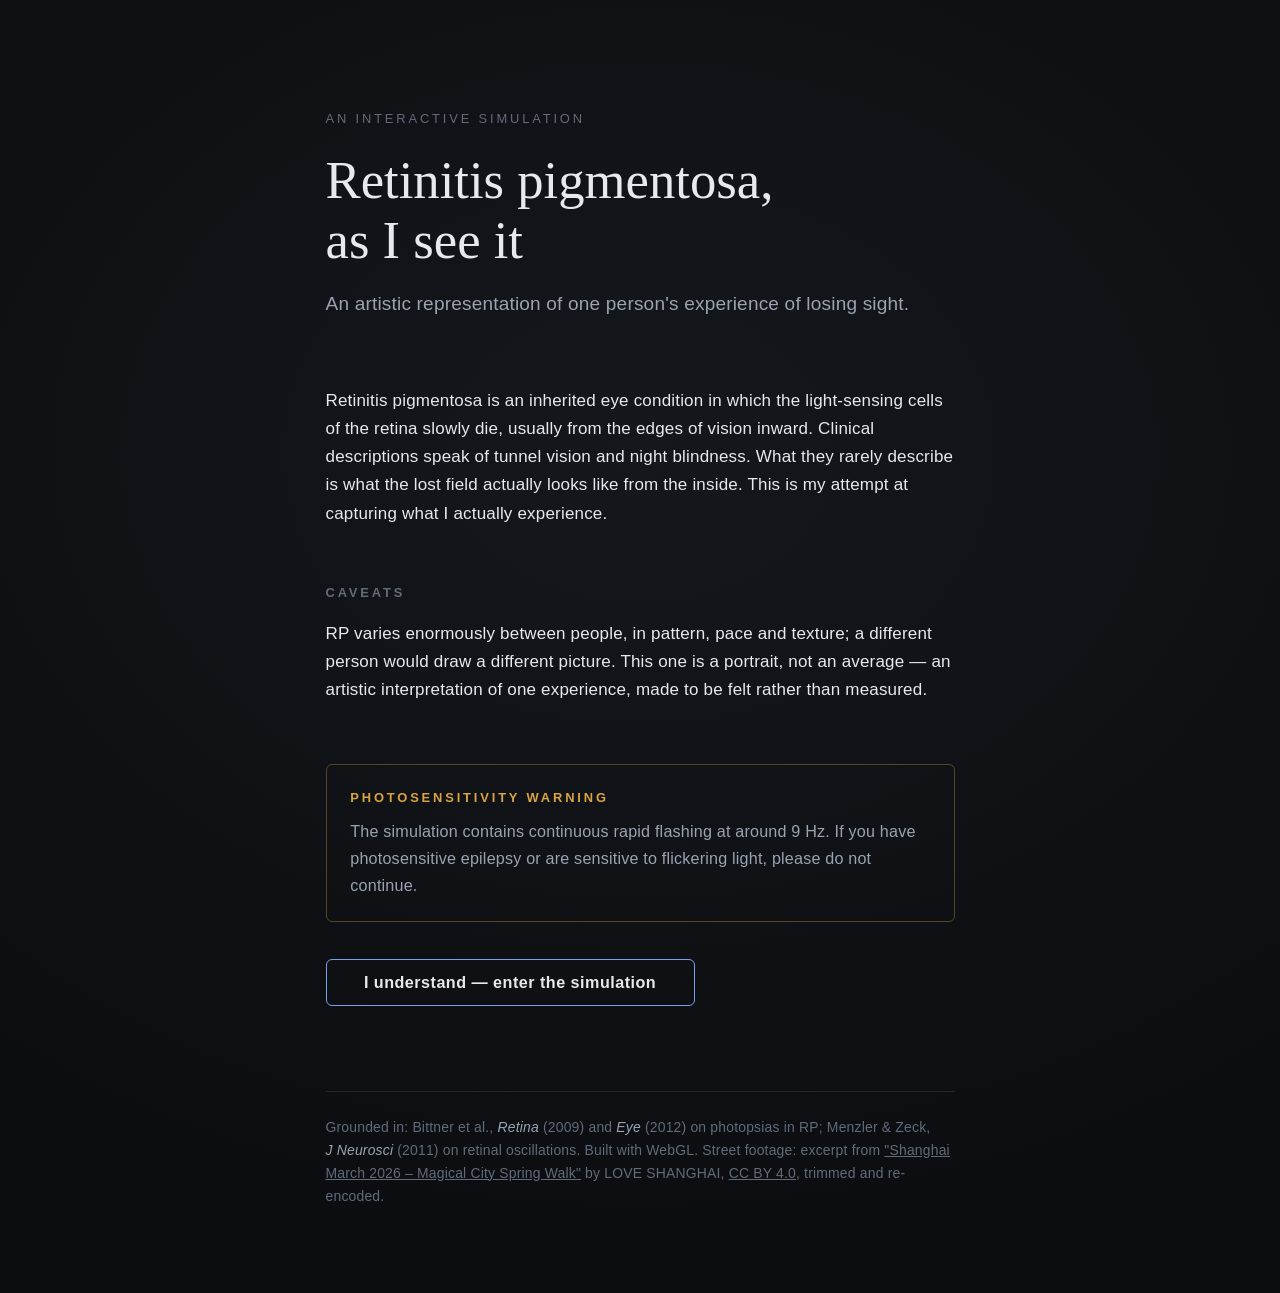
==== index.html @ c0fb2914 "RP visual field simulator: landing page, WebGL simulation, video/camera modes An artistic representa" ====
<!doctype html>
<html lang="en">
<head>
<meta charset="utf-8">
<meta name="viewport" content="width=device-width, initial-scale=1">
<title>Retinitis Pigmentosa, as I See It</title>
<style>
  :root {
    --bg: #0b0d10;
    --ink: #e6e9ee;        /* softened white, not pure */
    --muted: #9aa3b2;
    --faint: #626b7a;
    --accent: #7b9fe8;
    --warn: #d9a441;
    --hairline: rgba(255, 255, 255, 0.10);
  }
  * { margin: 0; padding: 0; box-sizing: border-box; }
  html { font-size: 17px; }
  body {
    /* faint tunnel: light center fading to dark edges */
    background: radial-gradient(ellipse 120% 90% at 50% 35%, #14171c 0%, var(--bg) 70%);
    color: var(--ink);
    font-family: -apple-system, BlinkMacSystemFont, "Segoe UI", Roboto, sans-serif;
    line-height: 1.65;
    letter-spacing: 0.011em;
    min-height: 100vh;
  }
  main {
    max-width: 40rem;
    margin: 0 auto;
    padding: clamp(3rem, 12vh, 7rem) 1.5rem 5rem;
  }
  .eyebrow {
    font-size: 0.76rem;
    text-transform: uppercase;
    letter-spacing: 0.22em;
    color: var(--faint);
    margin-bottom: 1.2rem;
  }
  h1 {
    font-family: Charter, Georgia, "Times New Roman", serif;
    font-weight: 500;
    font-size: clamp(2rem, 6vw, 3.1rem);
    line-height: 1.15;
    letter-spacing: 0;
    margin-bottom: 1rem;
  }
  .lede {
    font-size: 1.12rem;
    color: var(--muted);
    margin-bottom: 4rem;
  }
  h2 {
    font-size: 0.76rem;
    font-weight: 600;
    text-transform: uppercase;
    letter-spacing: 0.22em;
    color: var(--faint);
    margin: 3.2rem 0 1rem;
  }
  p { margin-bottom: 1.1rem; }
  p + p { text-indent: 0; }
  em { color: var(--muted); font-style: italic; }
  .warning {
    margin: 3.5rem 0 0;
    padding: 1.3rem 1.4rem;
    border: 1px solid rgba(217, 164, 65, 0.35);
    border-radius: 6px;
  }
  .warning strong {
    display: block;
    color: var(--warn);
    font-size: 0.76rem;
    font-weight: 600;
    text-transform: uppercase;
    letter-spacing: 0.22em;
    margin-bottom: 0.6rem;
  }
  .warning p { margin: 0; color: var(--muted); font-size: 0.95rem; }
  .enter {
    display: inline-block;
    margin-top: 2.2rem;
    padding: 0.85rem 2.2rem;
    color: var(--ink);
    background: transparent;
    border: 1px solid var(--accent);
    border-radius: 6px;
    font: 600 0.95rem/1 -apple-system, BlinkMacSystemFont, "Segoe UI", Roboto, sans-serif;
    letter-spacing: 0.03em;
    text-decoration: none;
    transition: background 0.2s, color 0.2s;
  }
  .enter:hover, .enter:focus-visible {
    background: var(--accent);
    color: #0b0d10;
    outline: none;
  }
  footer {
    margin-top: 5rem;
    padding-top: 1.4rem;
    border-top: 1px solid var(--hairline);
    font-size: 0.82rem;
    color: var(--faint);
  }
  footer a { color: var(--faint); }
  footer a:hover { color: var(--muted); }
  ::selection { background: var(--accent); color: #0b0d10; }
</style>
</head>
<body>
<main>
  <p class="eyebrow">An interactive simulation</p>
  <h1>Retinitis pigmentosa,<br>as I see it</h1>
  <p class="lede">An artistic representation of one person's experience of
  losing sight.</p>

  <p>Retinitis pigmentosa is an inherited eye condition in which the
  light-sensing cells of the retina slowly die, usually from the edges of
  vision inward. Clinical descriptions speak of tunnel vision and night
  blindness. What they rarely describe is what the lost field actually
  looks like from the inside. This is my attempt at capturing what I actually experience.</p>

  <h2>Caveats</h2>

  <p>RP varies enormously between people, in pattern, pace and texture; a
  different person would draw a different picture. This one is a portrait,
  not an average — an artistic interpretation of one experience, made to be
  felt rather than measured.</p>

  <div class="warning">
    <strong>Photosensitivity warning</strong>
    <p>The simulation contains continuous rapid flashing at around 9&nbsp;Hz.
    If you have photosensitive epilepsy or are sensitive to flickering
    light, please do not continue.</p>
  </div>

  <a class="enter" href="sim.html">I understand — enter the simulation</a>

  <footer>
    Grounded in: Bittner et&nbsp;al., <em>Retina</em> (2009) and <em>Eye</em>
    (2012) on photopsias in RP; Menzler &amp; Zeck, <em>J&nbsp;Neurosci</em>
    (2011) on retinal oscillations. Built with WebGL.
    Street footage: excerpt from
    <a href="https://commons.wikimedia.org/wiki/File:Shanghai_March_2026_%E2%80%93_Magical_City_Spring_Walk_-_4K_HDR.webm">"Shanghai
    March 2026 – Magical City Spring Walk"</a> by LOVE SHANGHAI,
    <a href="https://creativecommons.org/licenses/by/4.0/">CC&nbsp;BY&nbsp;4.0</a>,
    trimmed and re-encoded.
  </footer>
</main>
</body>
</html>
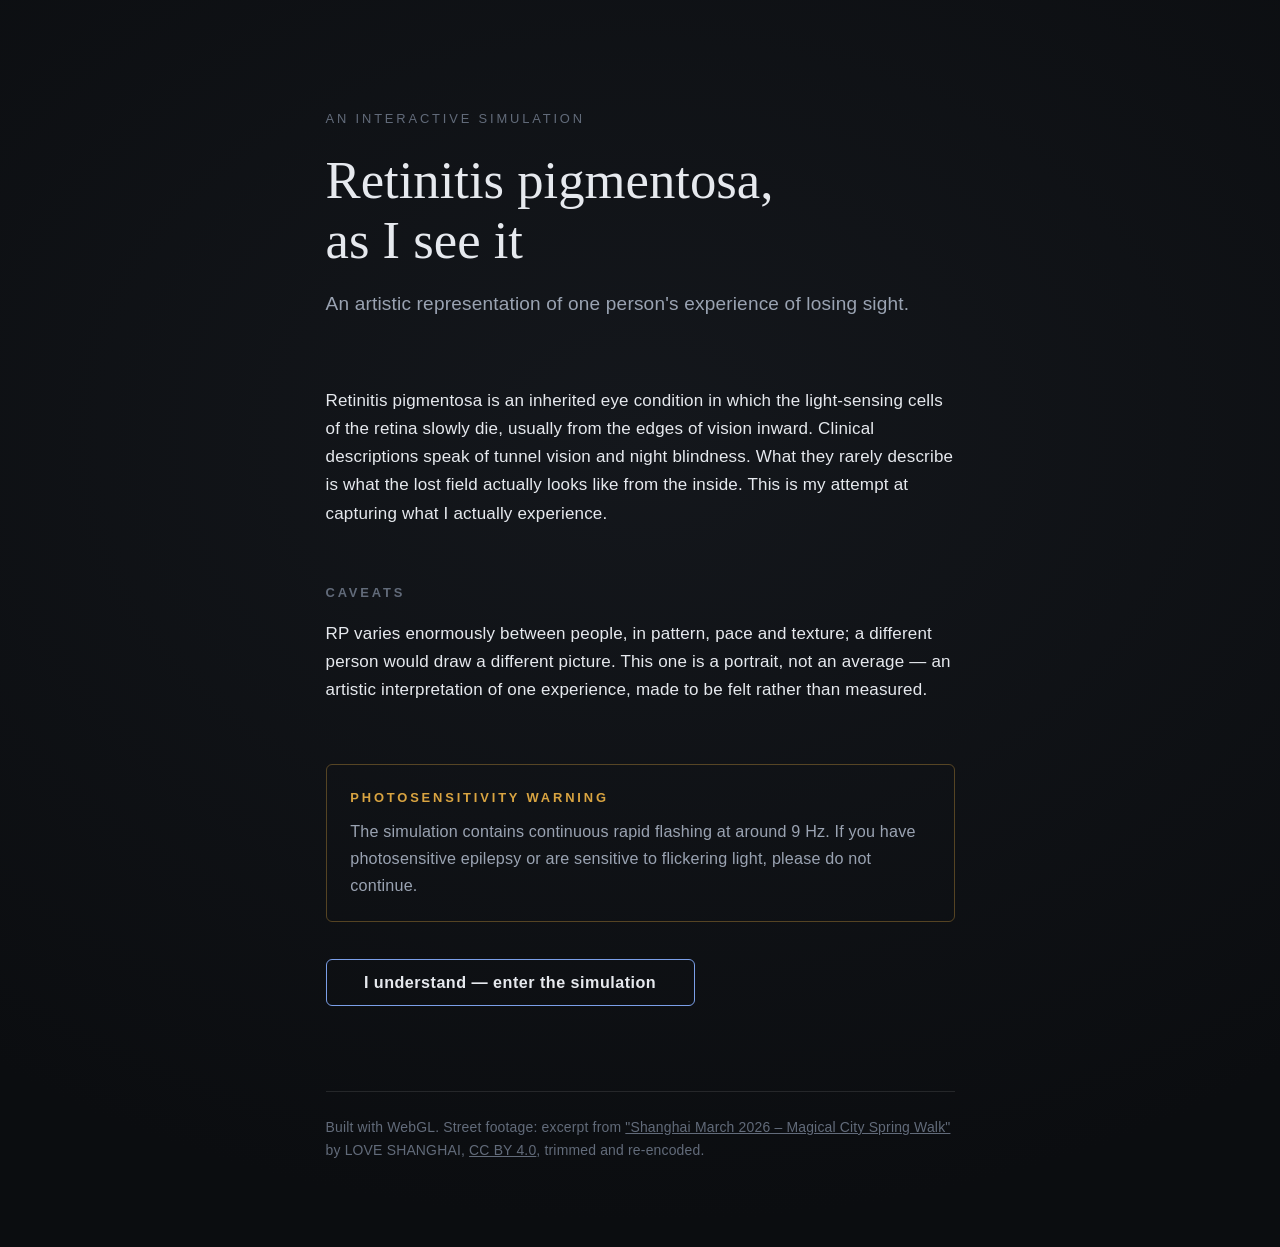
==== commit 5fbf8731: "updated attribution" ====
--- a/index.html
+++ b/index.html
@@ -137,9 +137,7 @@
   <a class="enter" href="sim.html">I understand — enter the simulation</a>
 
   <footer>
-    Grounded in: Bittner et&nbsp;al., <em>Retina</em> (2009) and <em>Eye</em>
-    (2012) on photopsias in RP; Menzler &amp; Zeck, <em>J&nbsp;Neurosci</em>
-    (2011) on retinal oscillations. Built with WebGL.
+    Built with WebGL.
     Street footage: excerpt from
     <a href="https://commons.wikimedia.org/wiki/File:Shanghai_March_2026_%E2%80%93_Magical_City_Spring_Walk_-_4K_HDR.webm">"Shanghai
     March 2026 – Magical City Spring Walk"</a> by LOVE SHANGHAI,
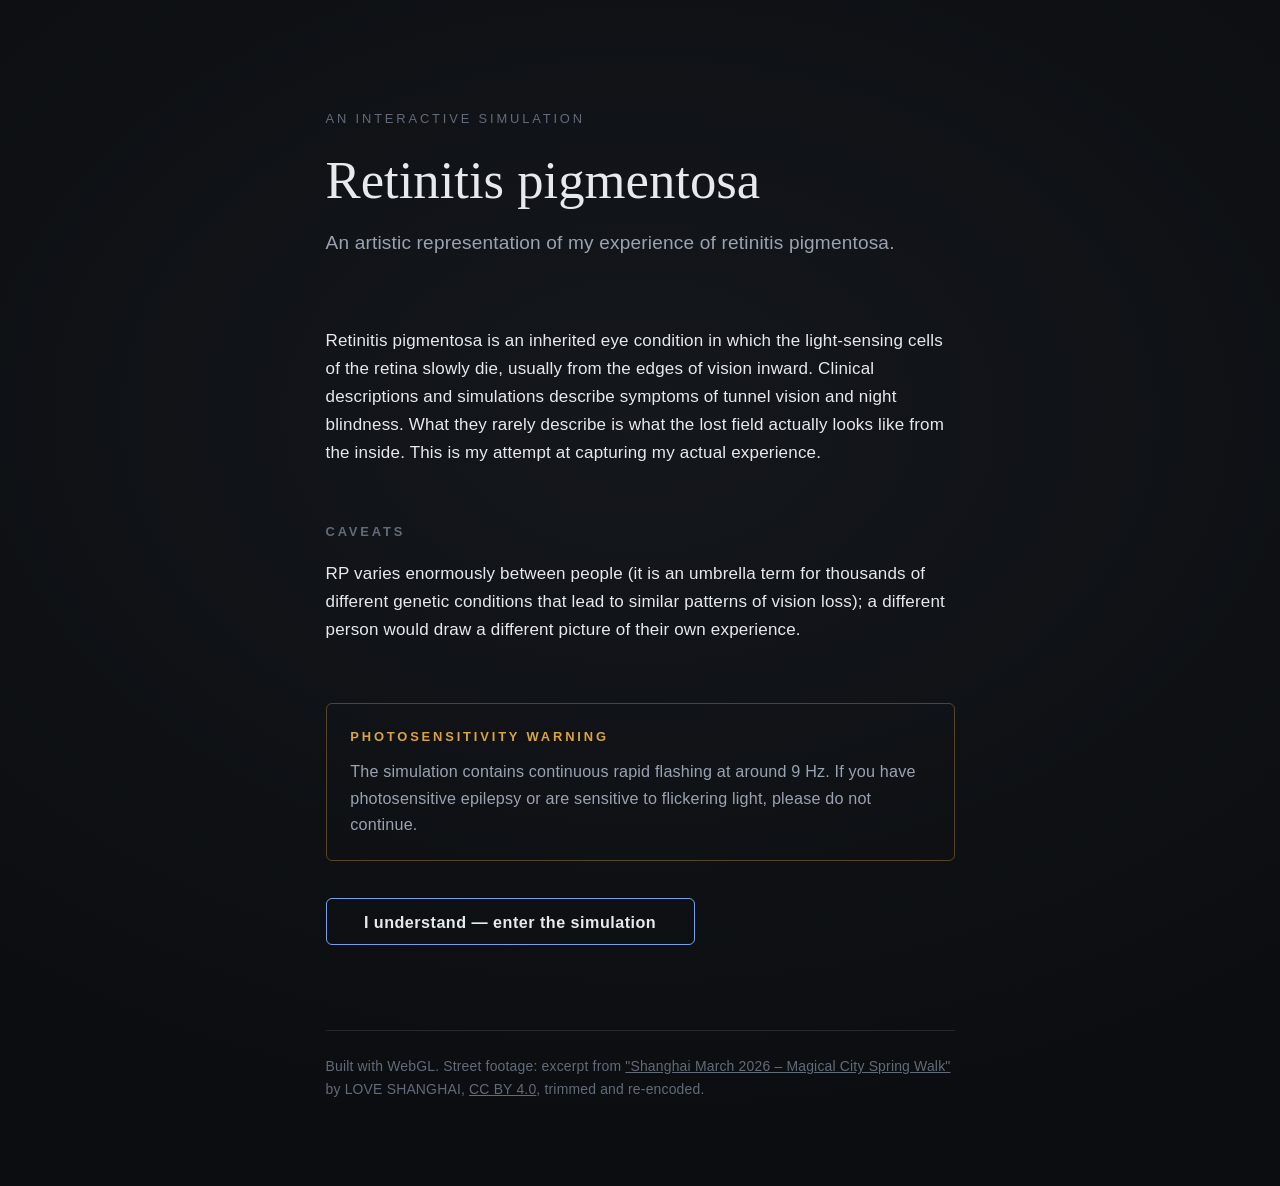
==== commit a02732cf: "updated description" ====
--- a/index.html
+++ b/index.html
@@ -110,22 +110,20 @@
 <body>
 <main>
   <p class="eyebrow">An interactive simulation</p>
-  <h1>Retinitis pigmentosa,<br>as I see it</h1>
-  <p class="lede">An artistic representation of one person's experience of
-  losing sight.</p>
+  <h1>Retinitis pigmentosa</h1>
+  <p class="lede">An artistic representation of my experience of
+  retinitis pigmentosa.</p>
 
   <p>Retinitis pigmentosa is an inherited eye condition in which the
   light-sensing cells of the retina slowly die, usually from the edges of
-  vision inward. Clinical descriptions speak of tunnel vision and night
+  vision inward. Clinical descriptions and simulations describe symptoms of tunnel vision and night
   blindness. What they rarely describe is what the lost field actually
-  looks like from the inside. This is my attempt at capturing what I actually experience.</p>
+  looks like from the inside. This is my attempt at capturing my actual experience.</p>
 
   <h2>Caveats</h2>
 
-  <p>RP varies enormously between people, in pattern, pace and texture; a
-  different person would draw a different picture. This one is a portrait,
-  not an average — an artistic interpretation of one experience, made to be
-  felt rather than measured.</p>
+  <p>RP varies enormously between people (it is an umbrella term for thousands of different genetic conditions that lead to similar patterns of vision loss); a
+  different person would draw a different picture of their own experience.</p>
 
   <div class="warning">
     <strong>Photosensitivity warning</strong>
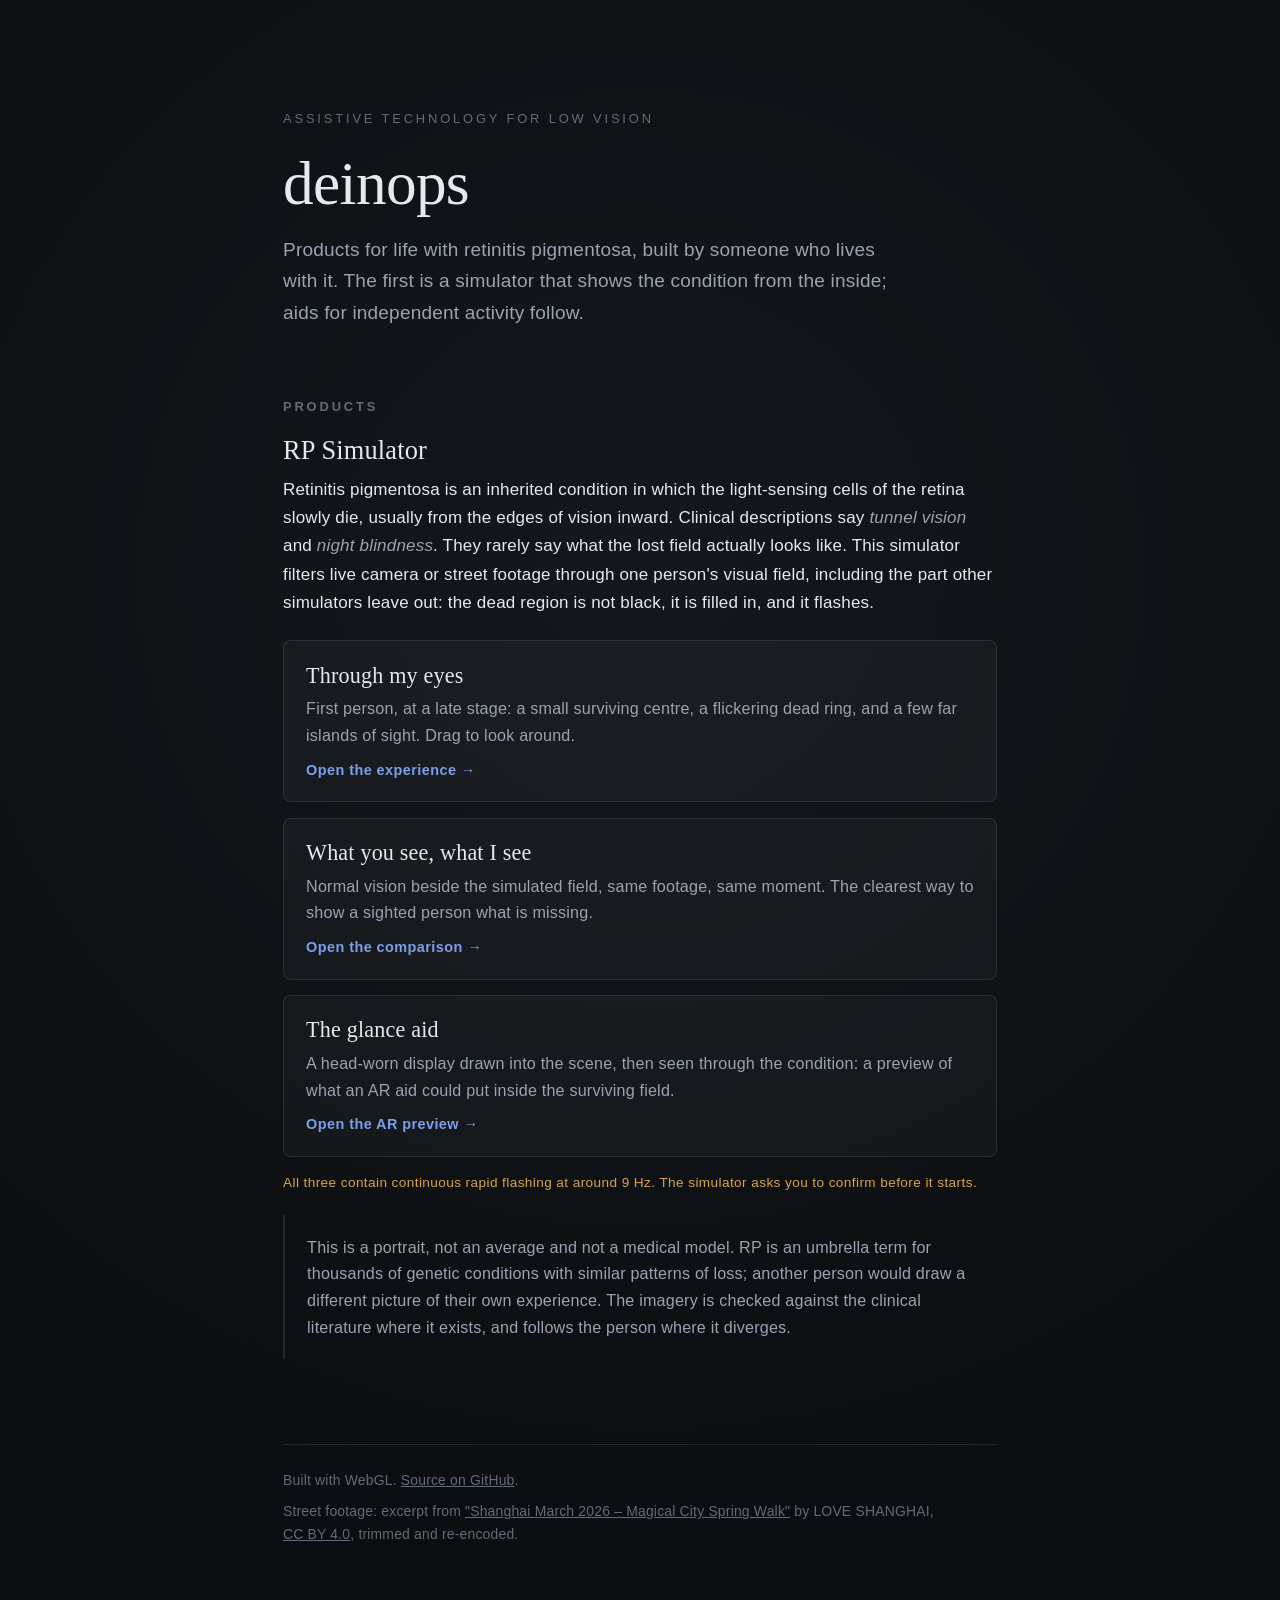
==== commit 3af8efba: "L4: deinops landing page replaces the simulator's front page Company home: eyebrow, name, lede, Prod" ====
--- a/index.html
+++ b/index.html
@@ -3,7 +3,12 @@
 <head>
 <meta charset="utf-8">
 <meta name="viewport" content="width=device-width, initial-scale=1">
-<title>Retinitis Pigmentosa, as I See It</title>
+<title>deinops — assistive technology for low vision</title>
+<meta name="description" content="deinops builds assistive technology for low vision, specialising in retinitis pigmentosa. Try the RP simulator: first person, side by side, or with an AR glance aid.">
+<!-- The company page (Phase L). Written to lift out to its own site
+     later: no simulator JavaScript, relative links into the sim, its
+     own style block. The experience links name stable slugs —
+     config.js EXPERIENCES — never settings (DECISIONS 2026-11-12). -->
 <style>
   :root {
     --bg: #0b0d10;
@@ -13,11 +18,12 @@
     --accent: #7b9fe8;
     --warn: #d9a441;
     --hairline: rgba(255, 255, 255, 0.10);
+    --card: rgba(255, 255, 255, 0.03);
   }
   * { margin: 0; padding: 0; box-sizing: border-box; }
   html { font-size: 17px; }
   body {
-    /* faint tunnel: light center fading to dark edges */
+    /* faint tunnel: light centre fading to dark edges */
     background: radial-gradient(ellipse 120% 90% at 50% 35%, #14171c 0%, var(--bg) 70%);
     color: var(--ink);
     font-family: -apple-system, BlinkMacSystemFont, "Segoe UI", Roboto, sans-serif;
@@ -26,9 +32,9 @@
     min-height: 100vh;
   }
   main {
-    max-width: 40rem;
+    max-width: 44rem;
     margin: 0 auto;
-    padding: clamp(3rem, 12vh, 7rem) 1.5rem 5rem;
+    padding: clamp(3rem, 12vh, 7rem) 1rem 5rem;
   }
   .eyebrow {
     font-size: 0.76rem;
@@ -40,14 +46,15 @@
   h1 {
     font-family: Charter, Georgia, "Times New Roman", serif;
     font-weight: 500;
-    font-size: clamp(2rem, 6vw, 3.1rem);
-    line-height: 1.15;
-    letter-spacing: 0;
+    font-size: clamp(2.4rem, 7vw, 3.6rem);
+    line-height: 1.1;
+    letter-spacing: -0.01em;
     margin-bottom: 1rem;
   }
   .lede {
     font-size: 1.12rem;
     color: var(--muted);
+    max-width: 36rem;
     margin-bottom: 4rem;
   }
   h2 {
@@ -58,43 +65,76 @@
     color: var(--faint);
     margin: 3.2rem 0 1rem;
   }
+  h3 {
+    font-family: Charter, Georgia, "Times New Roman", serif;
+    font-weight: 500;
+    font-size: 1.55rem;
+    line-height: 1.2;
+    margin-bottom: 0.6rem;
+  }
   p { margin-bottom: 1.1rem; }
-  p + p { text-indent: 0; }
   em { color: var(--muted); font-style: italic; }
-  .warning {
-    margin: 3.5rem 0 0;
-    padding: 1.3rem 1.4rem;
-    border: 1px solid rgba(217, 164, 65, 0.35);
-    border-radius: 6px;
-  }
-  .warning strong {
-    display: block;
+  a { color: var(--accent); }
+
+  /* the product's experiences: one link per card, the whole card is
+     the target (a big tap on a phone, one Tab stop on a keyboard) */
+  .experiences {
+    list-style: none;
+    display: grid;
+    gap: 0.9rem;
+    margin: 1.4rem 0 0;
+  }
+  .experiences a {
+    display: block;
+    padding: 1.2rem 1.3rem 1.1rem;
+    border: 1px solid var(--hairline);
+    border-radius: 8px;
+    background: var(--card);
+    color: var(--ink);
+    text-decoration: none;
+    transition: border-color 0.2s, background 0.2s;
+  }
+  .experiences a:hover, .experiences a:focus-visible {
+    border-color: var(--accent);
+    background: rgba(123, 159, 232, 0.08);
+    outline: none;
+  }
+  .experiences a:focus-visible { box-shadow: 0 0 0 2px var(--accent); }
+  .experiences .name {
+    display: block;
+    font-family: Charter, Georgia, "Times New Roman", serif;
+    font-size: 1.3rem;
+    line-height: 1.25;
+    margin-bottom: 0.35rem;
+  }
+  .experiences .what {
+    display: block;
+    color: var(--muted);
+    font-size: 0.95rem;
+    margin-bottom: 0.6rem;
+  }
+  .experiences .go {
+    display: block;
+    color: var(--accent);
+    font-size: 0.85rem;
+    font-weight: 600;
+    letter-spacing: 0.03em;
+  }
+  .flash {
+    display: block;
+    margin-top: 0.9rem;
+    font-size: 0.8rem;
     color: var(--warn);
-    font-size: 0.76rem;
-    font-weight: 600;
-    text-transform: uppercase;
-    letter-spacing: 0.22em;
-    margin-bottom: 0.6rem;
-  }
-  .warning p { margin: 0; color: var(--muted); font-size: 0.95rem; }
-  .enter {
-    display: inline-block;
-    margin-top: 2.2rem;
-    padding: 0.85rem 2.2rem;
-    color: var(--ink);
-    background: transparent;
-    border: 1px solid var(--accent);
-    border-radius: 6px;
-    font: 600 0.95rem/1 -apple-system, BlinkMacSystemFont, "Segoe UI", Roboto, sans-serif;
     letter-spacing: 0.03em;
-    text-decoration: none;
-    transition: background 0.2s, color 0.2s;
-  }
-  .enter:hover, .enter:focus-visible {
-    background: var(--accent);
-    color: #0b0d10;
-    outline: none;
-  }
+  }
+  .caveat {
+    margin-top: 1.2rem;
+    padding: 1.1rem 1.3rem;
+    border-left: 2px solid var(--hairline);
+    color: var(--muted);
+    font-size: 0.95rem;
+  }
+  .caveat p:last-child { margin-bottom: 0; }
   footer {
     margin-top: 5rem;
     padding-top: 1.4rem;
@@ -104,43 +144,80 @@
   }
   footer a { color: var(--faint); }
   footer a:hover { color: var(--muted); }
+  footer p { margin-bottom: 0.5rem; }
   ::selection { background: var(--accent); color: #0b0d10; }
 </style>
 </head>
 <body>
 <main>
-  <p class="eyebrow">An interactive simulation</p>
-  <h1>Retinitis pigmentosa</h1>
-  <p class="lede">An artistic representation of my experience of
-  retinitis pigmentosa.</p>
-
-  <p>Retinitis pigmentosa is an inherited eye condition in which the
-  light-sensing cells of the retina slowly die, usually from the edges of
-  vision inward. Clinical descriptions and simulations describe symptoms of tunnel vision and night
-  blindness. What they rarely describe is what the lost field actually
-  looks like from the inside. This is my attempt at capturing my actual experience.</p>
-
-  <h2>Caveats</h2>
-
-  <p>RP varies enormously between people (it is an umbrella term for thousands of different genetic conditions that lead to similar patterns of vision loss); a
-  different person would draw a different picture of their own experience.</p>
-
-  <div class="warning">
-    <strong>Photosensitivity warning</strong>
-    <p>The simulation contains continuous rapid flashing at around 9&nbsp;Hz.
-    If you have photosensitive epilepsy or are sensitive to flickering
-    light, please do not continue.</p>
-  </div>
-
-  <a class="enter" href="sim.html">I understand — enter the simulation</a>
+  <p class="eyebrow">Assistive technology for low vision</p>
+  <h1>deinops</h1>
+  <p class="lede">Products for life with retinitis pigmentosa, built by
+  someone who lives with it. The first is a simulator that shows the
+  condition from the inside; aids for independent activity follow.</p>
+
+  <h2>Products</h2>
+
+  <section aria-labelledby="sim">
+    <h3 id="sim">RP Simulator</h3>
+    <p>Retinitis pigmentosa is an inherited condition in which the
+    light-sensing cells of the retina slowly die, usually from the
+    edges of vision inward. Clinical descriptions say <em>tunnel
+    vision</em> and <em>night blindness</em>. They rarely say what the
+    lost field actually looks like. This simulator filters live camera
+    or street footage through one person's visual field, including the
+    part other simulators leave out: the dead region is not black, it is
+    filled in, and it flashes.</p>
+
+    <ul class="experiences">
+      <li>
+        <a href="sim.html?experience=severe">
+          <span class="name">Through my eyes</span>
+          <span class="what">First person, at a late stage: a small
+          surviving centre, a flickering dead ring, and a few far
+          islands of sight. Drag to look around.</span>
+          <span class="go">Open the experience →</span>
+        </a>
+      </li>
+      <li>
+        <a href="sim.html?experience=compare">
+          <span class="name">What you see, what I see</span>
+          <span class="what">Normal vision beside the simulated field,
+          same footage, same moment. The clearest way to show a sighted
+          person what is missing.</span>
+          <span class="go">Open the comparison →</span>
+        </a>
+      </li>
+      <li>
+        <a href="sim.html?experience=glance">
+          <span class="name">The glance aid</span>
+          <span class="what">A head-worn display drawn into the scene,
+          then seen through the condition: a preview of what an AR aid
+          could put inside the surviving field.</span>
+          <span class="go">Open the AR preview →</span>
+        </a>
+      </li>
+    </ul>
+    <span class="flash">All three contain continuous rapid flashing at
+    around 9 Hz. The simulator asks you to confirm before it starts.</span>
+
+    <div class="caveat">
+      <p>This is a portrait, not an average and not a medical model. RP
+      is an umbrella term for thousands of genetic conditions with
+      similar patterns of loss; another person would draw a different
+      picture of their own experience. The imagery is checked against
+      the clinical literature where it exists, and follows the person
+      where it diverges.</p>
+    </div>
+  </section>
 
   <footer>
-    Built with WebGL.
-    Street footage: excerpt from
+    <p>Built with WebGL. <a href="https://github.com/Amitoze/rp-simulator">Source on GitHub</a>.</p>
+    <p>Street footage: excerpt from
     <a href="https://commons.wikimedia.org/wiki/File:Shanghai_March_2026_%E2%80%93_Magical_City_Spring_Walk_-_4K_HDR.webm">"Shanghai
     March 2026 – Magical City Spring Walk"</a> by LOVE SHANGHAI,
     <a href="https://creativecommons.org/licenses/by/4.0/">CC&nbsp;BY&nbsp;4.0</a>,
-    trimmed and re-encoded.
+    trimmed and re-encoded.</p>
   </footer>
 </main>
 </body>
